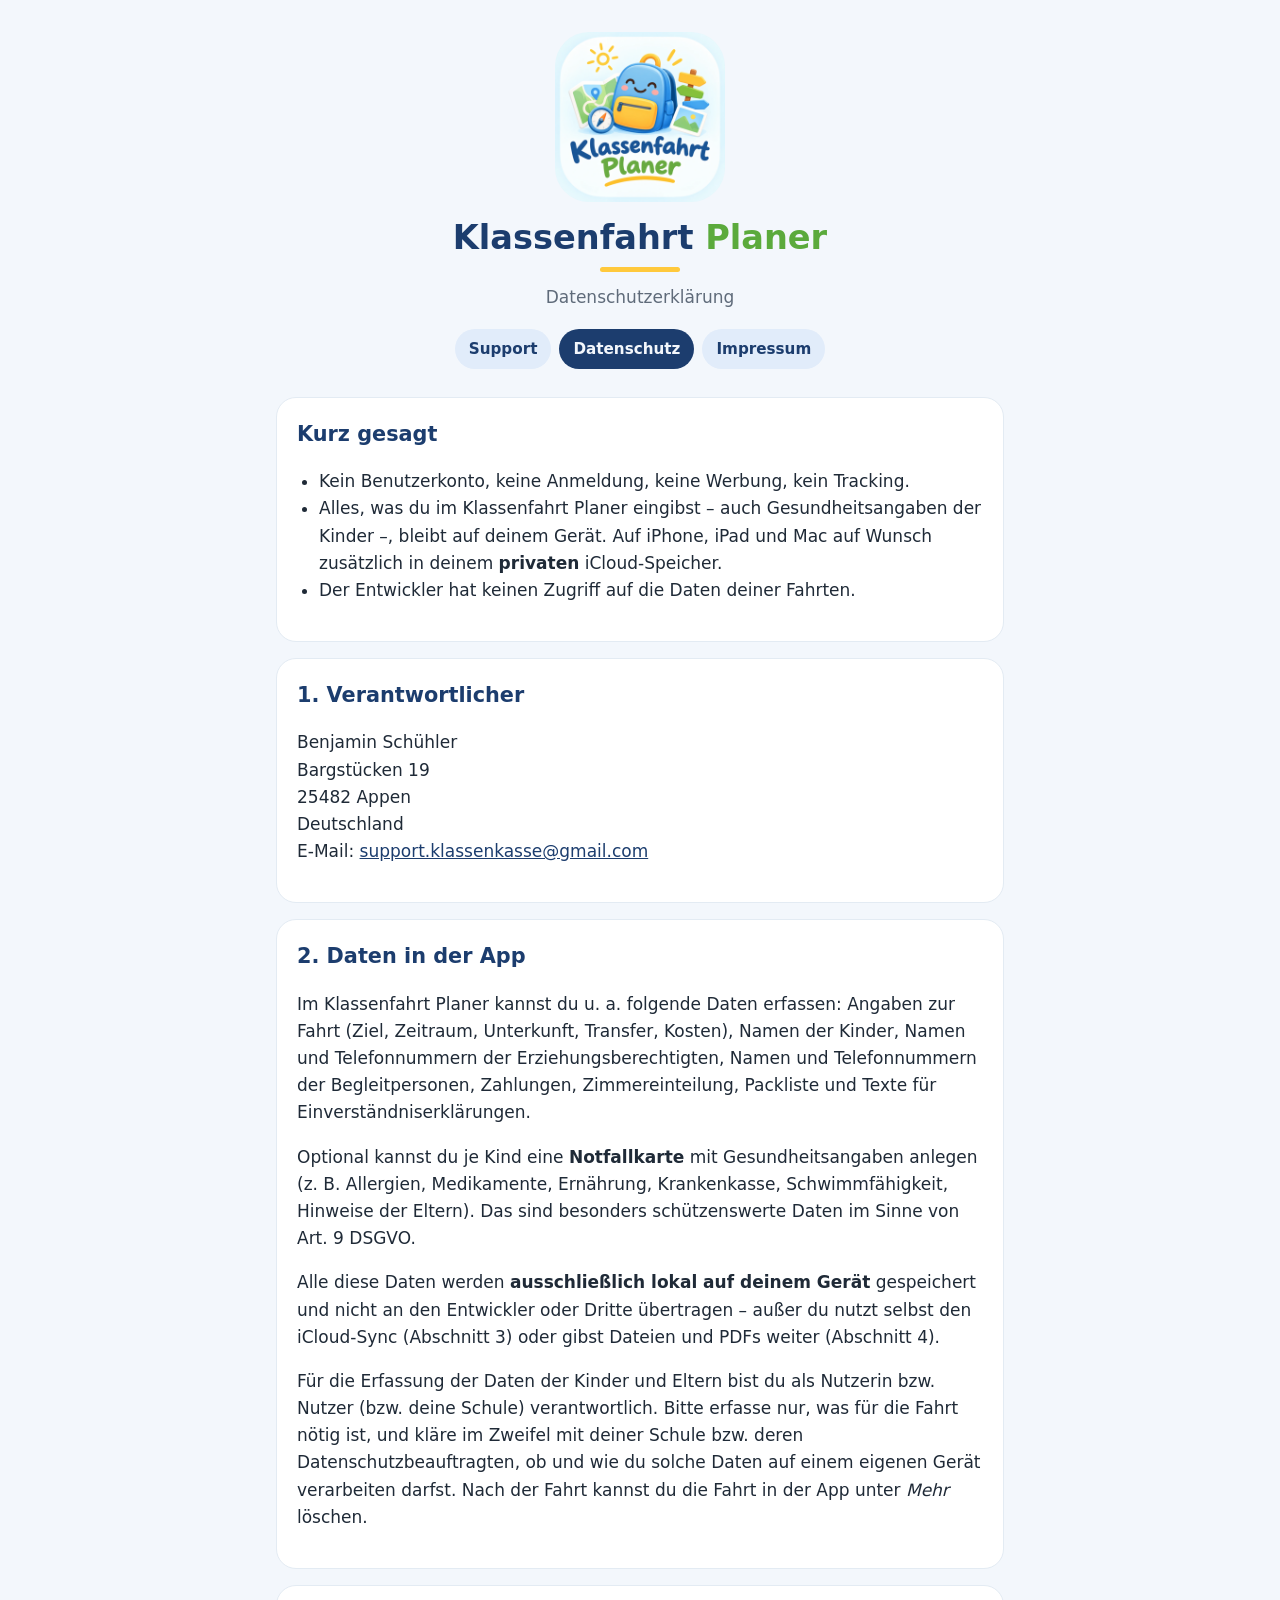
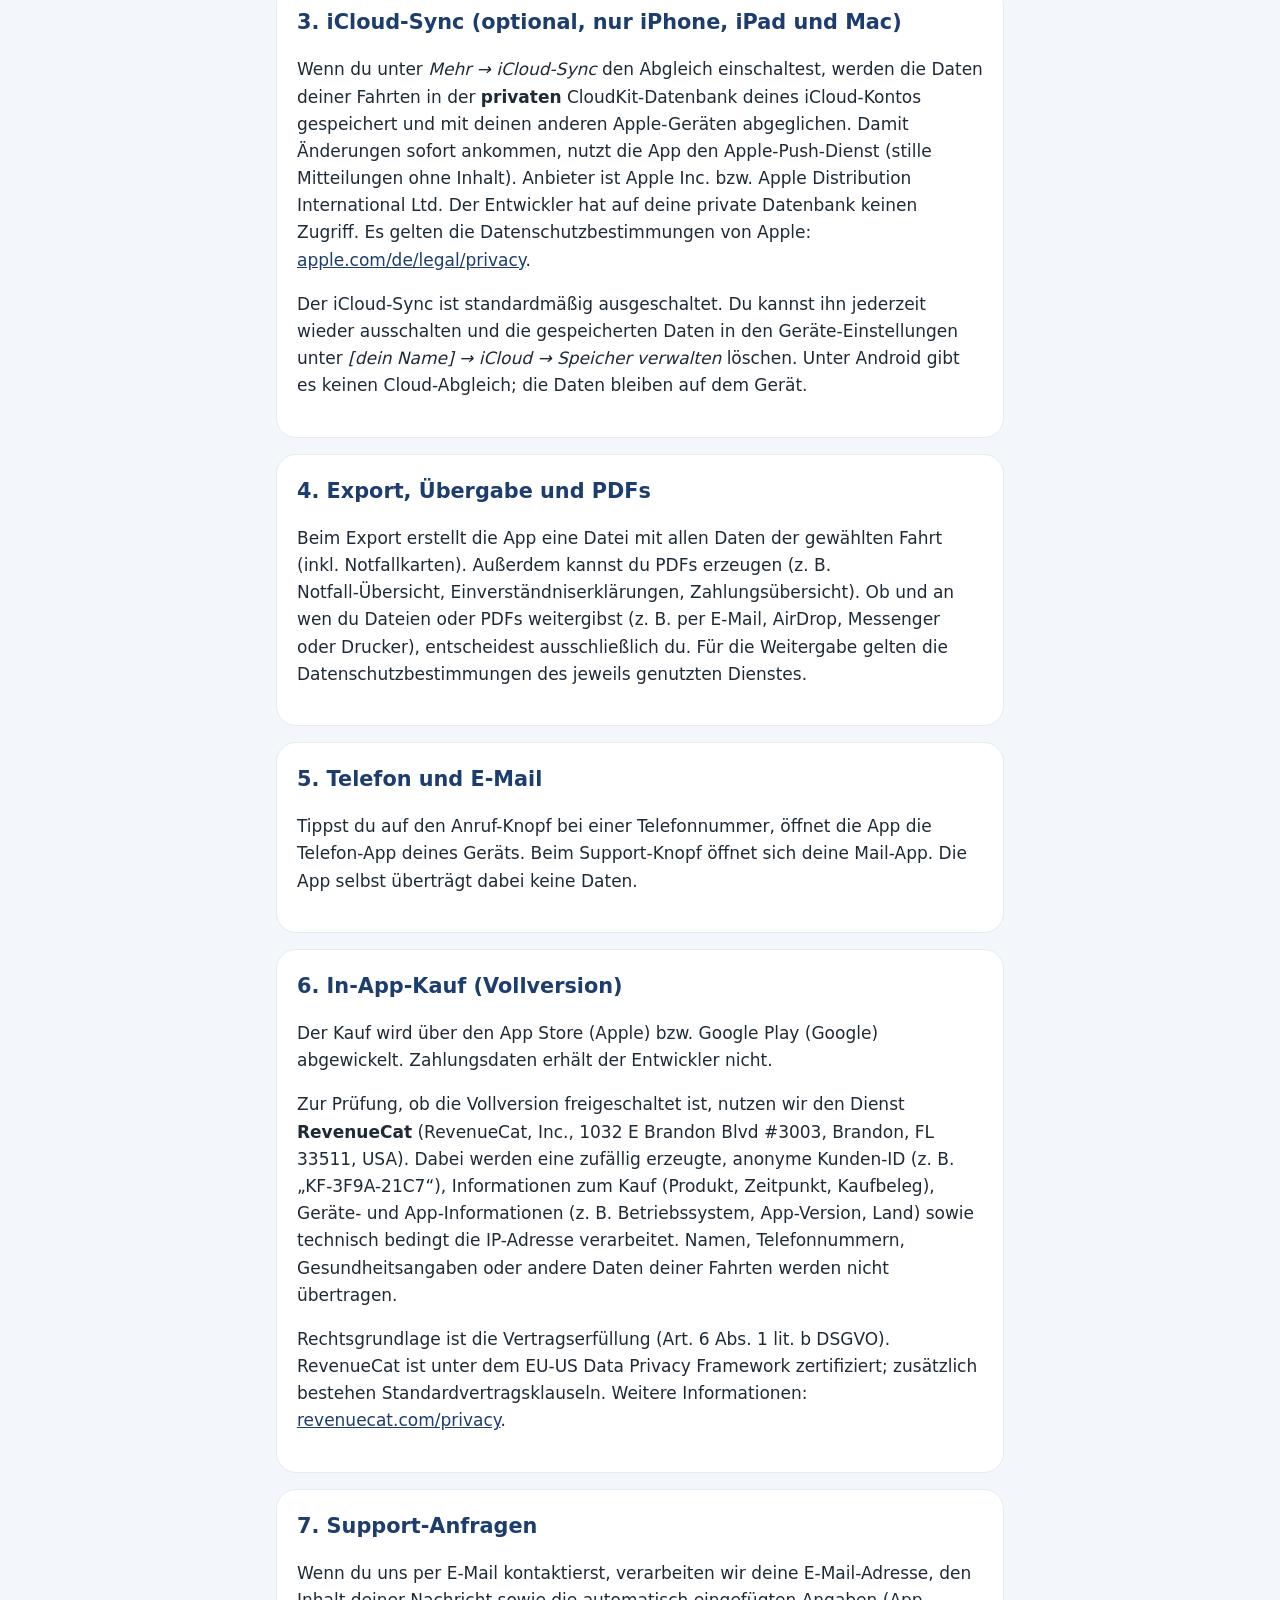
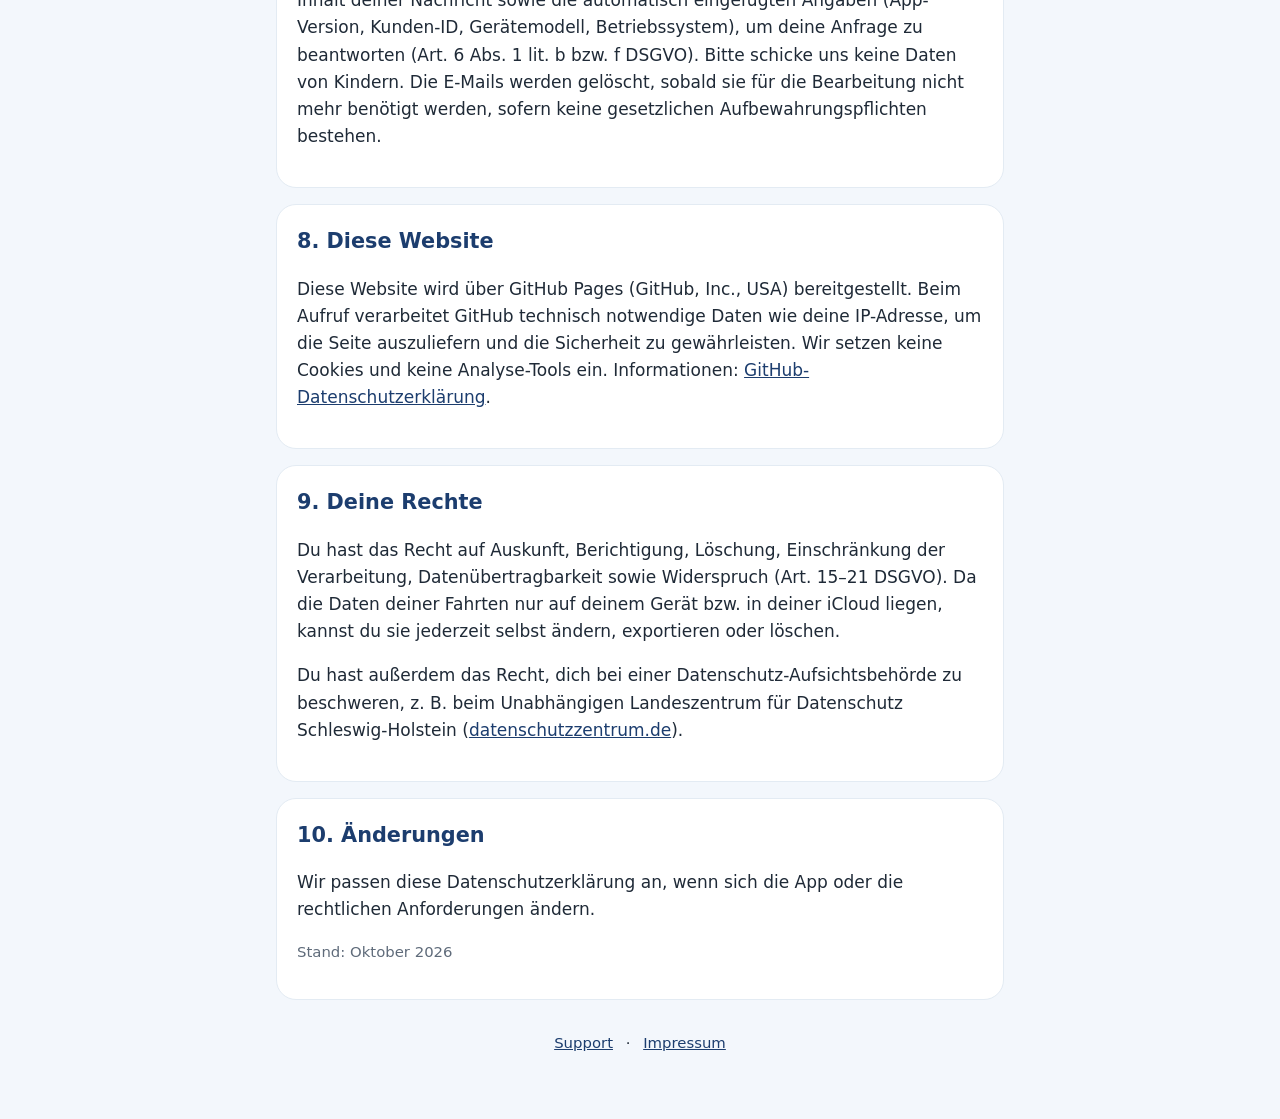
==== datenschutz.html @ 67cd299b "Website Klassenfahrt Planer: Support, Datenschutz, Impressum Co-Authored-By: Claude Opus 5.5 <norepl" ====
<!DOCTYPE html>
<html lang="de">
<head>
  <meta charset="utf-8">
  <meta name="viewport" content="width=device-width, initial-scale=1">
  <title>Klassenfahrt Planer – Datenschutz</title>
  <meta name="description" content="Alles für die Klassenfahrt an einem Ort: Herbergen und Bus vergleichen, Elternbeitrag berechnen, Einverständnisse, Notfallkarten und PDFs – ohne Konto.">
  <link rel="icon" href="icon.png">
  <link rel="apple-touch-icon" href="icon.png">
  <link rel="stylesheet" href="style.css">
</head>
<body>
<div class="wrap">
  <header>
    <img src="logo.png" alt="Klassenfahrt Planer – Logo mit Rucksack">
    <h1><span class="a">Klassenfahrt</span> <span class="b">Planer</span></h1>
    <div class="underline"></div>
    <p class="lead">Datenschutzerklärung</p>
    <nav>
      <a href="index.html">Support</a>
      <a href="datenschutz.html" aria-current="page">Datenschutz</a>
      <a href="impressum.html">Impressum</a>
    </nav>
  </header>

  <section class="card">
    <h2>Kurz gesagt</h2>
    <ul>
      <li>Kein Benutzerkonto, keine Anmeldung, keine Werbung, kein Tracking.</li>
      <li>Alles, was du im Klassenfahrt Planer eingibst – auch Gesundheitsangaben der Kinder –, bleibt auf deinem Gerät. Auf iPhone, iPad und Mac auf Wunsch zusätzlich in deinem <strong>privaten</strong> iCloud-Speicher.</li>
      <li>Der Entwickler hat keinen Zugriff auf die Daten deiner Fahrten.</li>
    </ul>
  </section>

  <section class="card">
    <h2>1. Verantwortlicher</h2>
    <p>
      Benjamin Schühler<br>
      Bargstücken 19<br>
      25482 Appen<br>
      Deutschland<br>
      E-Mail: <a href="mailto:support.klassenkasse@gmail.com">support.klassenkasse@gmail.com</a>
    </p>
  </section>

  <section class="card">
    <h2>2. Daten in der App</h2>
    <p>Im Klassenfahrt Planer kannst du u. a. folgende Daten erfassen: Angaben zur Fahrt (Ziel, Zeitraum, Unterkunft, Transfer, Kosten), Namen der Kinder, Namen und Telefonnummern der Erziehungsberechtigten, Namen und Telefonnummern der Begleitpersonen, Zahlungen, Zimmereinteilung, Packliste und Texte für Einverständniserklärungen.</p>
    <p>Optional kannst du je Kind eine <strong>Notfallkarte</strong> mit Gesundheitsangaben anlegen (z. B. Allergien, Medikamente, Ernährung, Krankenkasse, Schwimmfähigkeit, Hinweise der Eltern). Das sind besonders schützenswerte Daten im Sinne von Art. 9 DSGVO.</p>
    <p>Alle diese Daten werden <strong>ausschließlich lokal auf deinem Gerät</strong> gespeichert und nicht an den Entwickler oder Dritte übertragen – außer du nutzt selbst den iCloud-Sync (Abschnitt 3) oder gibst Dateien und PDFs weiter (Abschnitt 4).</p>
    <p>Für die Erfassung der Daten der Kinder und Eltern bist du als Nutzerin bzw. Nutzer (bzw. deine Schule) verantwortlich. Bitte erfasse nur, was für die Fahrt nötig ist, und kläre im Zweifel mit deiner Schule bzw. deren Datenschutzbeauftragten, ob und wie du solche Daten auf einem eigenen Gerät verarbeiten darfst. Nach der Fahrt kannst du die Fahrt in der App unter <em>Mehr</em> löschen.</p>
  </section>

  <section class="card">
    <h2>3. iCloud-Sync (optional, nur iPhone, iPad und Mac)</h2>
    <p>Wenn du unter <em>Mehr → iCloud-Sync</em> den Abgleich einschaltest, werden die Daten deiner Fahrten in der <strong>privaten</strong> CloudKit-Datenbank deines iCloud-Kontos gespeichert und mit deinen anderen Apple-Geräten abgeglichen. Damit Änderungen sofort ankommen, nutzt die App den Apple-Push-Dienst (stille Mitteilungen ohne Inhalt). Anbieter ist Apple Inc. bzw. Apple Distribution International Ltd. Der Entwickler hat auf deine private Datenbank keinen Zugriff. Es gelten die Datenschutzbestimmungen von Apple: <a href="https://www.apple.com/de/legal/privacy/">apple.com/de/legal/privacy</a>.</p>
    <p>Der iCloud-Sync ist standardmäßig ausgeschaltet. Du kannst ihn jederzeit wieder ausschalten und die gespeicherten Daten in den Geräte-Einstellungen unter <em>[dein Name] → iCloud → Speicher verwalten</em> löschen. Unter Android gibt es keinen Cloud-Abgleich; die Daten bleiben auf dem Gerät.</p>
  </section>

  <section class="card">
    <h2>4. Export, Übergabe und PDFs</h2>
    <p>Beim Export erstellt die App eine Datei mit allen Daten der gewählten Fahrt (inkl. Notfallkarten). Außerdem kannst du PDFs erzeugen (z. B. Notfall-Übersicht, Einverständniserklärungen, Zahlungsübersicht). Ob und an wen du Dateien oder PDFs weitergibst (z. B. per E-Mail, AirDrop, Messenger oder Drucker), entscheidest ausschließlich du. Für die Weitergabe gelten die Datenschutzbestimmungen des jeweils genutzten Dienstes.</p>
  </section>

  <section class="card">
    <h2>5. Telefon und E-Mail</h2>
    <p>Tippst du auf den Anruf-Knopf bei einer Telefonnummer, öffnet die App die Telefon-App deines Geräts. Beim Support-Knopf öffnet sich deine Mail-App. Die App selbst überträgt dabei keine Daten.</p>
  </section>

  <section class="card">
    <h2>6. In-App-Kauf (Vollversion)</h2>
    <p>Der Kauf wird über den App Store (Apple) bzw. Google Play (Google) abgewickelt. Zahlungsdaten erhält der Entwickler nicht.</p>
    <p>Zur Prüfung, ob die Vollversion freigeschaltet ist, nutzen wir den Dienst <strong>RevenueCat</strong> (RevenueCat, Inc., 1032 E Brandon Blvd #3003, Brandon, FL 33511, USA). Dabei werden eine zufällig erzeugte, anonyme Kunden-ID (z. B. „KF-3F9A-21C7“), Informationen zum Kauf (Produkt, Zeitpunkt, Kaufbeleg), Geräte- und App-Informationen (z. B. Betriebssystem, App-Version, Land) sowie technisch bedingt die IP-Adresse verarbeitet. Namen, Telefonnummern, Gesundheitsangaben oder andere Daten deiner Fahrten werden nicht übertragen.</p>
    <p>Rechtsgrundlage ist die Vertragserfüllung (Art. 6 Abs. 1 lit. b DSGVO). RevenueCat ist unter dem EU-US Data Privacy Framework zertifiziert; zusätzlich bestehen Standardvertragsklauseln. Weitere Informationen: <a href="https://www.revenuecat.com/privacy">revenuecat.com/privacy</a>.</p>
  </section>

  <section class="card">
    <h2>7. Support-Anfragen</h2>
    <p>Wenn du uns per E-Mail kontaktierst, verarbeiten wir deine E-Mail-Adresse, den Inhalt deiner Nachricht sowie die automatisch eingefügten Angaben (App-Version, Kunden-ID, Gerätemodell, Betriebssystem), um deine Anfrage zu beantworten (Art. 6 Abs. 1 lit. b bzw. f DSGVO). Bitte schicke uns keine Daten von Kindern. Die E-Mails werden gelöscht, sobald sie für die Bearbeitung nicht mehr benötigt werden, sofern keine gesetzlichen Aufbewahrungspflichten bestehen.</p>
  </section>

  <section class="card">
    <h2>8. Diese Website</h2>
    <p>Diese Website wird über GitHub Pages (GitHub, Inc., USA) bereitgestellt. Beim Aufruf verarbeitet GitHub technisch notwendige Daten wie deine IP-Adresse, um die Seite auszuliefern und die Sicherheit zu gewährleisten. Wir setzen keine Cookies und keine Analyse-Tools ein. Informationen: <a href="https://docs.github.com/de/site-policy/privacy-policies/github-general-privacy-statement">GitHub-Datenschutzerklärung</a>.</p>
  </section>

  <section class="card">
    <h2>9. Deine Rechte</h2>
    <p>Du hast das Recht auf Auskunft, Berichtigung, Löschung, Einschränkung der Verarbeitung, Datenübertragbarkeit sowie Widerspruch (Art. 15–21 DSGVO). Da die Daten deiner Fahrten nur auf deinem Gerät bzw. in deiner iCloud liegen, kannst du sie jederzeit selbst ändern, exportieren oder löschen.</p>
    <p>Du hast außerdem das Recht, dich bei einer Datenschutz-Aufsichtsbehörde zu beschweren, z. B. beim Unabhängigen Landeszentrum für Datenschutz Schleswig-Holstein (<a href="https://www.datenschutzzentrum.de">datenschutzzentrum.de</a>).</p>
  </section>

  <section class="card">
    <h2>10. Änderungen</h2>
    <p>Wir passen diese Datenschutzerklärung an, wenn sich die App oder die rechtlichen Anforderungen ändern.</p>
    <p class="muted">Stand: Oktober 2026</p>
  </section>

  <footer class="muted">
    <p><a href="index.html">Support</a> · <a href="impressum.html">Impressum</a></p>
  </footer>
</div>
</body>
</html>
---- style.css ----
:root {
  --navy: #1C3D6E;
  --green: #5BAA3C;
  --yellow: #FFC93C;
  --coral: #D9594A;
  --sky: #E1ECFA;
  --bg: #F3F7FC;
  --card: #FFFFFF;
  --line: #E3EBF3;
  --text: #1F2A37;
  --muted: #5F6B7A;
}
@media (prefers-color-scheme: dark) {
  :root {
    --navy: #8DB6F2;
    --green: #7DCB5C;
    --yellow: #F7C94F;
    --coral: #F28C7A;
    --sky: #1C2E45;
    --bg: #0E1520;
    --card: #182233;
    --line: #2A3747;
    --text: #E8EEF5;
    --muted: #9AA8B8;
  }
}
* { box-sizing: border-box; }
html { -webkit-text-size-adjust: 100%; }
body {
  margin: 0;
  background: var(--bg);
  color: var(--text);
  font-family: ui-rounded, "SF Pro Rounded", system-ui, -apple-system, "Segoe UI", Roboto, sans-serif;
  line-height: 1.6;
  font-size: 17px;
}
.wrap { max-width: 760px; margin: 0 auto; padding: 32px 16px 48px; }
header { text-align: center; margin-bottom: 28px; }
header img { width: 170px; height: auto; border-radius: 34px; }
h1 { font-size: 2.1rem; margin: 8px 0 4px; line-height: 1.2; }
h1 .a { color: var(--navy); }
h1 .b { color: var(--green); }
.underline { width: 80px; height: 5px; border-radius: 3px; background: var(--yellow); margin: 8px auto 12px; }
.lead { color: var(--muted); margin: 0; }
nav { display: flex; gap: 8px; justify-content: center; flex-wrap: wrap; margin-top: 18px; }
nav a {
  text-decoration: none; color: var(--navy); font-weight: 600; font-size: 0.95rem;
  padding: 8px 14px; border-radius: 999px; background: var(--sky);
}
nav a[aria-current="page"] { background: var(--navy); color: var(--bg); }
.card {
  background: var(--card); border: 1px solid var(--line); border-radius: 20px;
  padding: 20px; margin: 16px 0;
}
h2 { color: var(--navy); font-size: 1.3rem; margin: 0 0 8px; }
h3 { font-size: 1.05rem; margin: 18px 0 4px; }
p, li { color: var(--text); }
.muted { color: var(--muted); font-size: 0.93rem; }
a { color: var(--navy); }
.button {
  display: inline-block; text-decoration: none; background: var(--navy); color: var(--bg);
  font-weight: 700; padding: 12px 22px; border-radius: 14px; margin-top: 6px;
}
details { border-top: 1px solid var(--line); padding: 12px 0; }
details:first-of-type { border-top: 0; }
summary { cursor: pointer; font-weight: 600; list-style: none; position: relative; padding-right: 28px; }
summary::-webkit-details-marker { display: none; }
summary::after { content: "+"; position: absolute; right: 4px; top: -1px; color: var(--navy); font-size: 1.3rem; }
details[open] summary::after { content: "–"; }
details p, details ol, details ul { margin: 8px 0 0; }
ol, ul { padding-left: 22px; }
footer { text-align: center; margin-top: 32px; }
footer a { margin: 0 8px; }
.stores { display: flex; gap: 12px; flex-wrap: wrap; align-items: center; justify-content: center; margin-top: 8px; }
.stores a, .stores .soon { display: flex; flex-direction: column; align-items: center; }
.badge-apple { height: 50px; width: auto; display: block; }
/* Google-Abzeichen hat eigenen transparenten Rand, deshalb größer */
.badge-google { height: 74px; width: auto; display: block; margin: -12px 0; }
.soon { position: relative; }
.soon img { filter: grayscale(1); opacity: 0.45; }
.soon small { color: var(--muted); font-size: 0.8rem; margin-top: 2px; }
/* Screenshots: nebeneinander, auf schmalen Bildschirmen seitlich wischbar */
.shots { display: flex; gap: 14px; justify-content: center; margin: 18px 0 10px; overflow-x: auto; scroll-snap-type: x mandatory; padding: 4px 4px 8px; }
.shots figure { margin: 0; flex: 0 0 auto; width: 200px; scroll-snap-align: center; text-align: center; }
.shots img { width: 100%; height: auto; display: block; border-radius: 24px; border: 1px solid var(--line); box-shadow: 0 6px 18px rgba(27, 75, 143, 0.12); }
.shots figcaption { color: var(--muted); font-size: 0.85rem; margin-top: 8px; }
@media (max-width: 680px) { .shots { justify-content: flex-start; } .shots figure { width: 62%; } }
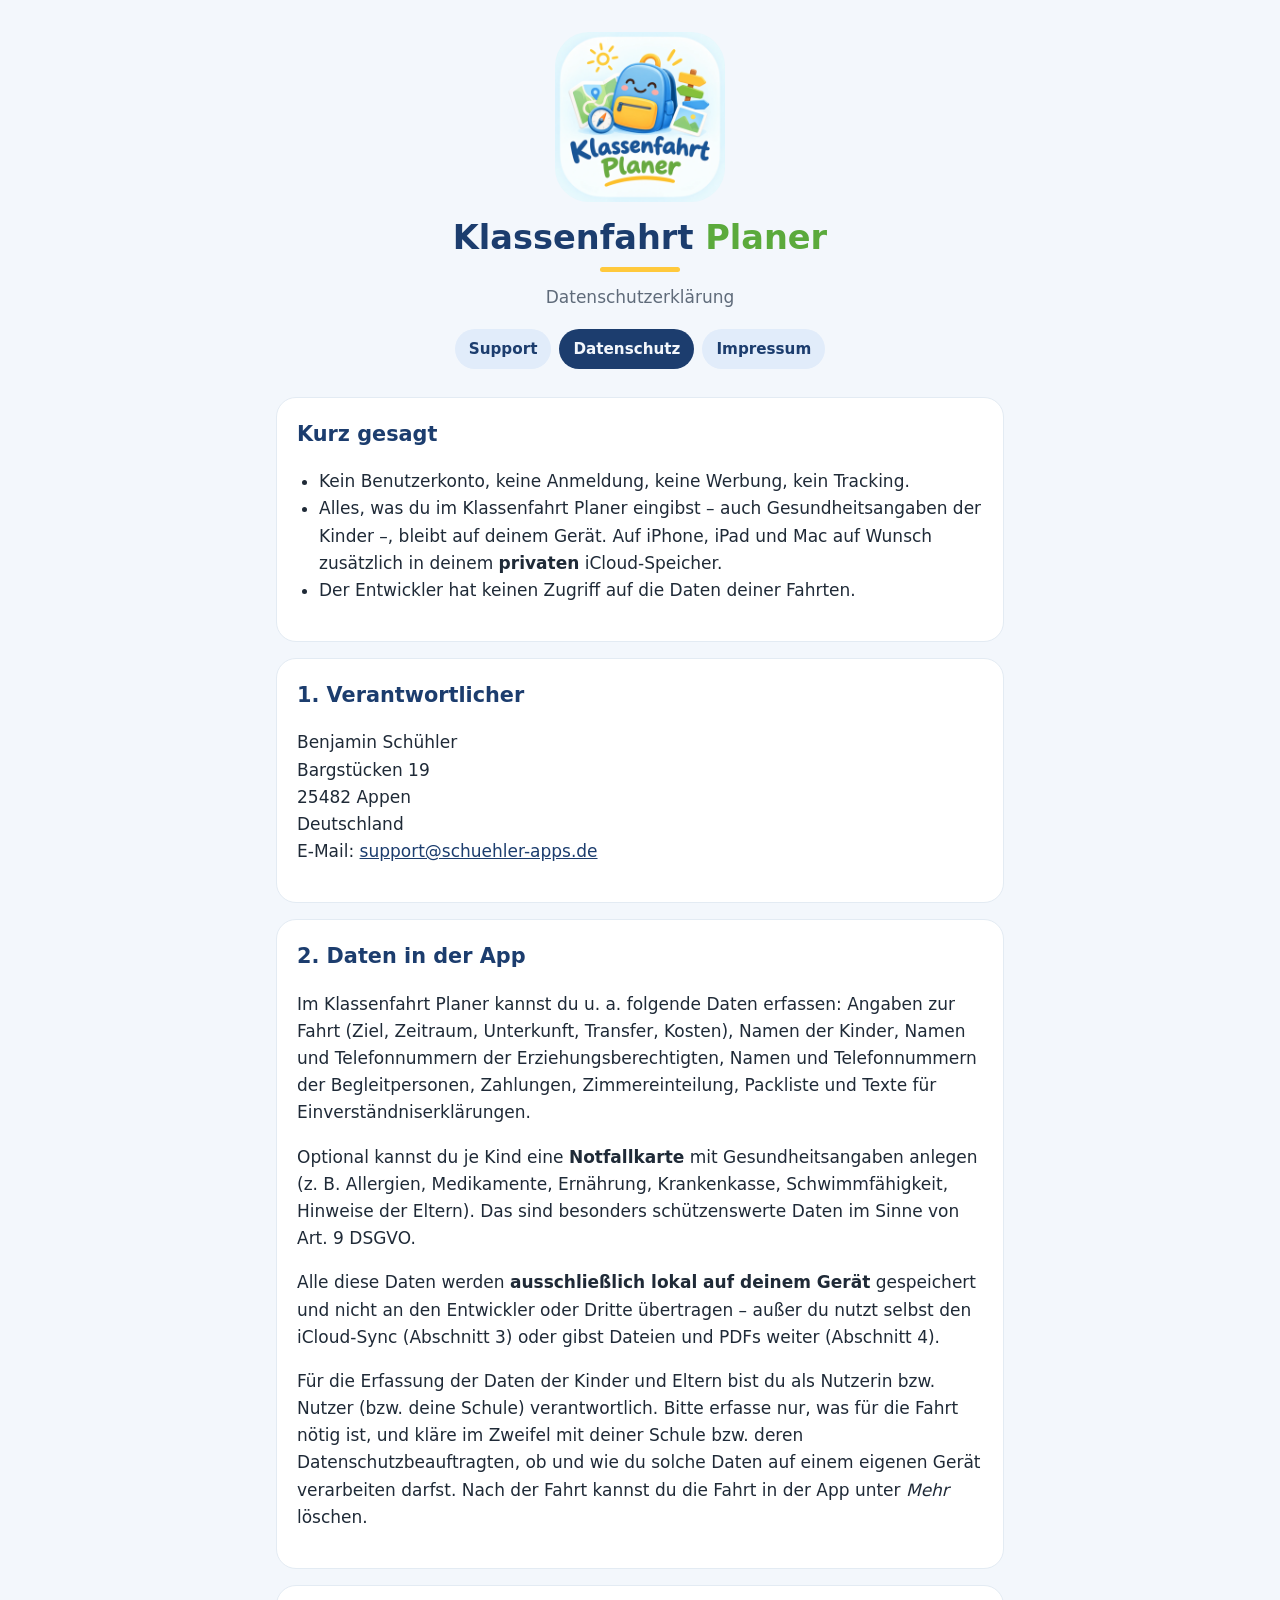
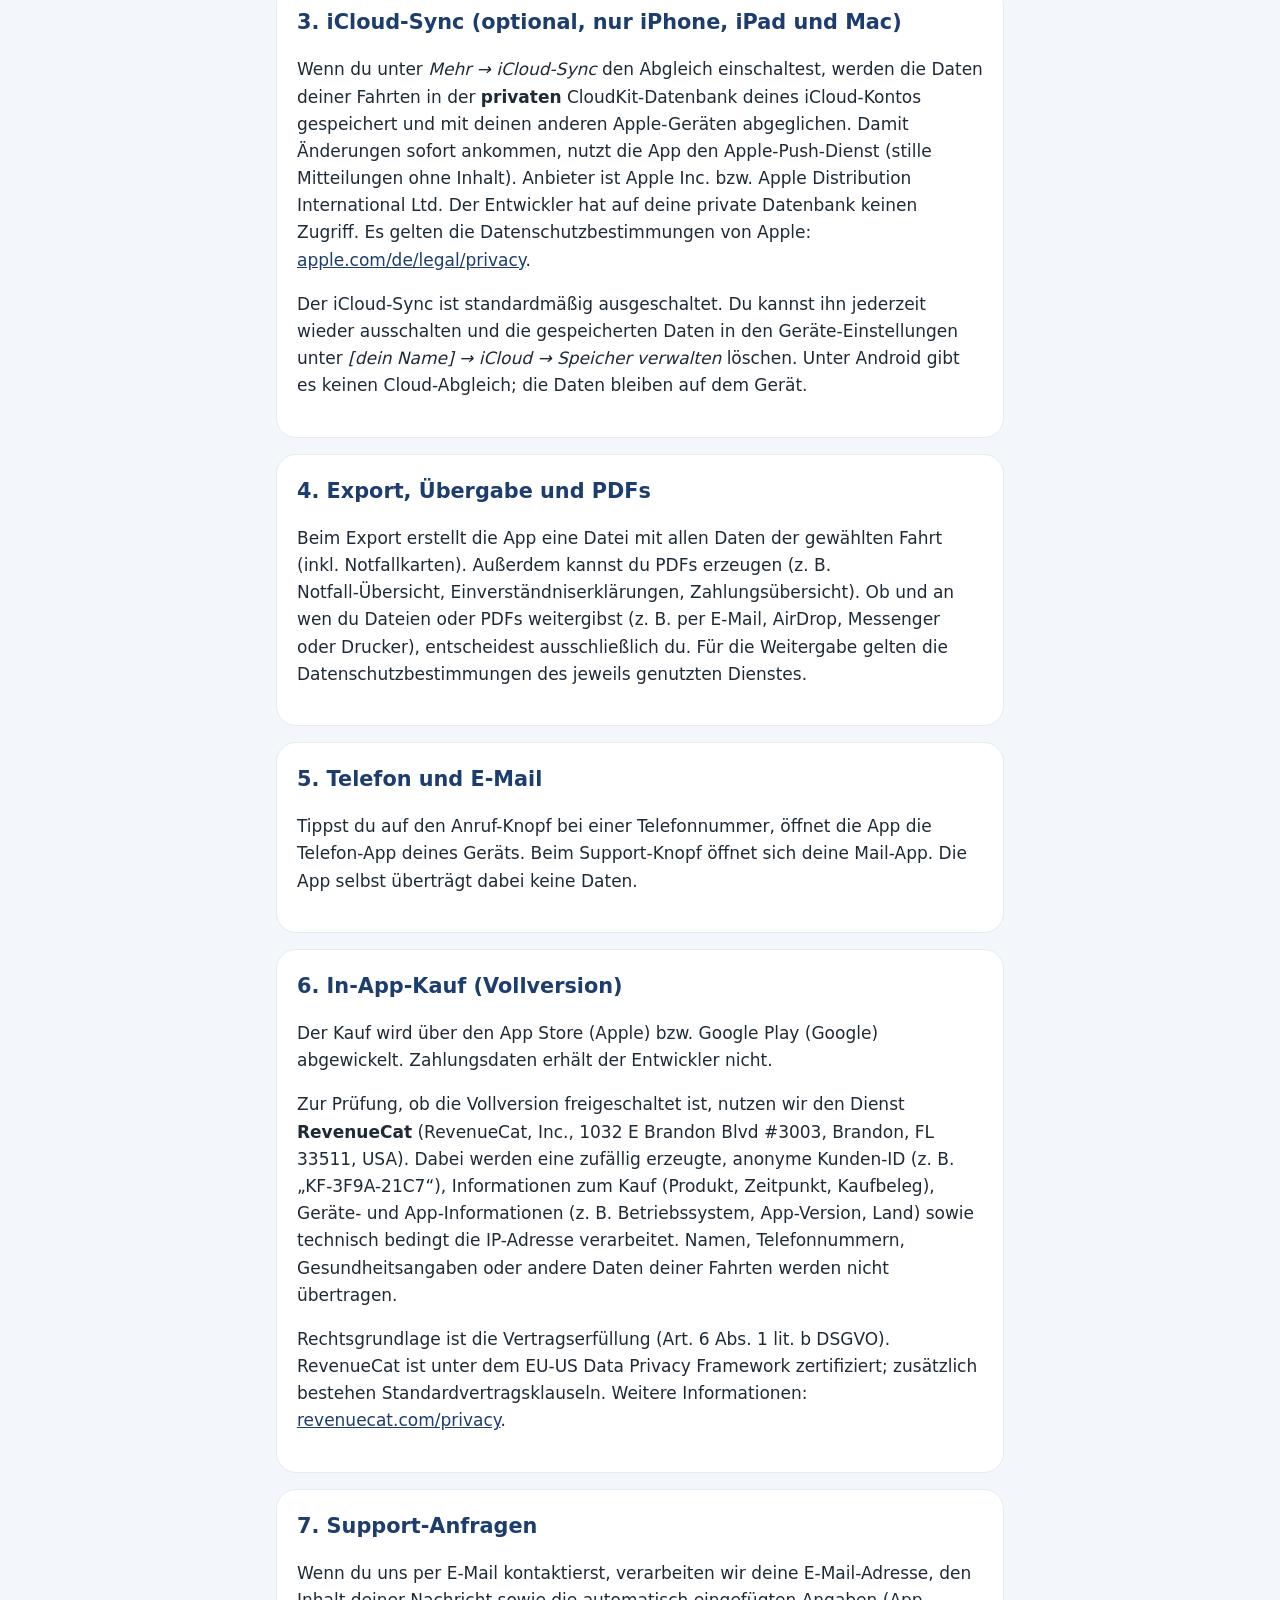
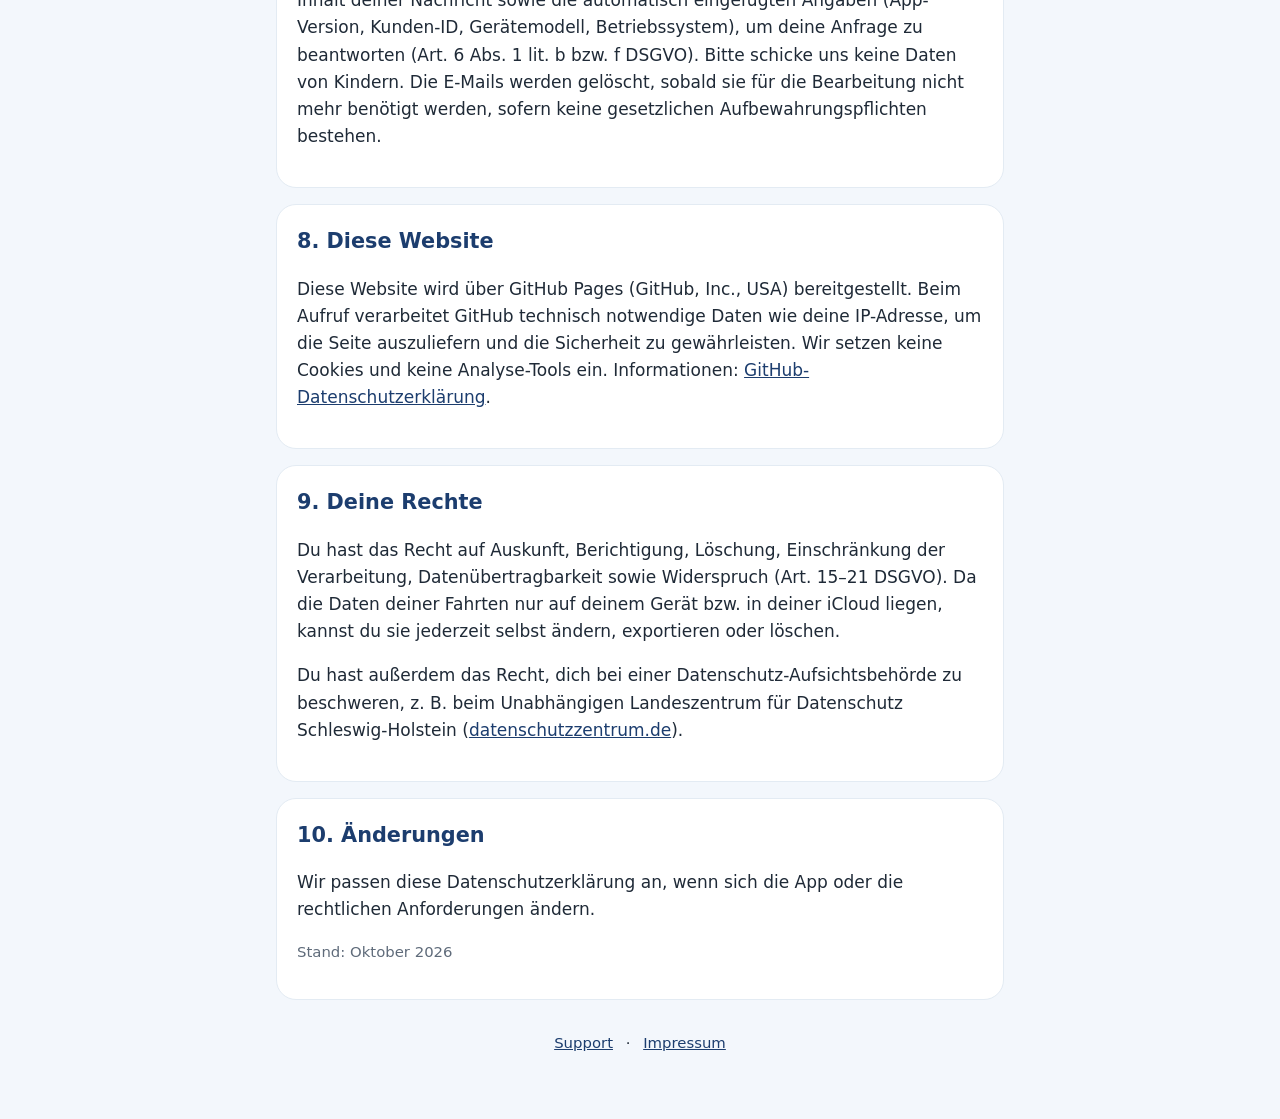
==== commit 1396f45a: "Support-E-Mail auf support@schuehler-apps.de umgestellt (gilt für alle Apps) Co-Authored-By: Claude " ====
--- a/datenschutz.html
+++ b/datenschutz.html
@@ -39,7 +39,7 @@
       Bargstücken 19<br>
       25482 Appen<br>
       Deutschland<br>
-      E-Mail: <a href="mailto:support.klassenkasse@gmail.com">support.klassenkasse@gmail.com</a>
+      E-Mail: <a href="mailto:support@schuehler-apps.de">support@schuehler-apps.de</a>
     </p>
   </section>
 
